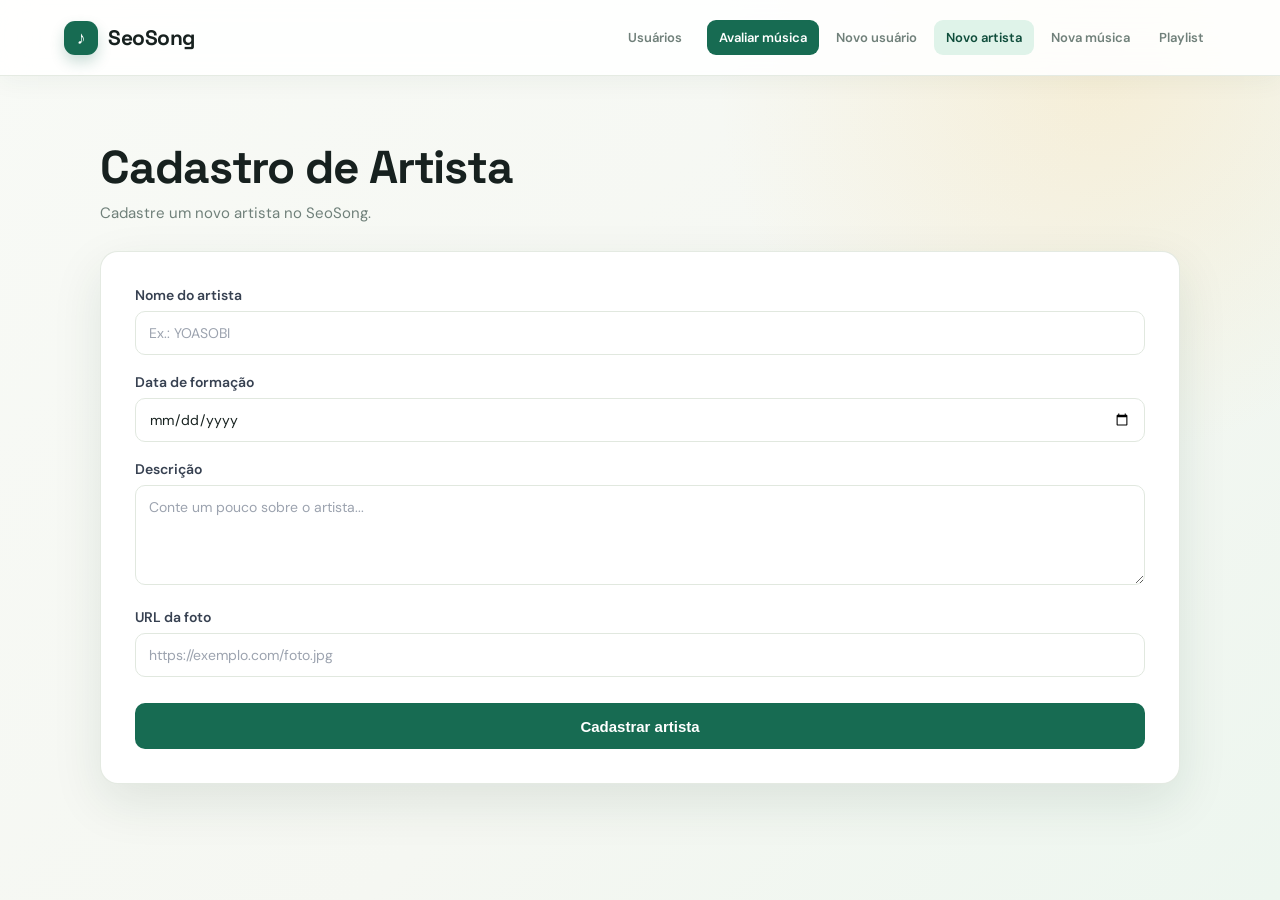
==== seosong/src/main/resources/static/cadastro-artista.html @ 5b097763 "HTML, Controller & Services" ====
<!DOCTYPE html>
<html lang="pt-BR">

<head>
    <meta charset="UTF-8">
    <meta name="viewport" content="width=device-width, initial-scale=1.0">

    <title>Cadastro de Artista - SeoSong</title>

    <style>
        * {
            box-sizing: border-box;
        }

        body {
            margin: 0;
            min-height: 100vh;

            display: flex;
            justify-content: center;
            align-items: center;

            padding: 30px 15px;

            font-family: Arial, Helvetica, sans-serif;

            background: #f4f5f7;
            color: #1f2937;
        }

        .container {
            width: 100%;
            max-width: 520px;
        }

        .header {
            margin-bottom: 24px;
        }

        .header h1 {
            margin: 0;

            font-size: 30px;
            font-weight: 700;

            color: #111827;
        }

        .header p {
            margin: 7px 0 0;

            color: #6b7280;
            font-size: 15px;
        }

        .card {
            background: white;

            padding: 32px;

            border-radius: 16px;

            box-shadow:
                0 4px 6px rgba(0, 0, 0, 0.03),
                0 10px 30px rgba(0, 0, 0, 0.06);
        }

        .form-group {
            margin-bottom: 18px;
        }

        label {
            display: block;

            margin-bottom: 7px;

            font-size: 14px;
            font-weight: 600;

            color: #374151;
        }

        input,
        textarea {
            width: 100%;

            padding: 12px 13px;

            border: 1px solid #d1d5db;
            border-radius: 8px;

            outline: none;

            font-size: 14px;

            font-family: Arial, Helvetica, sans-serif;

            background: white;

            transition:
                border-color 0.2s,
                box-shadow 0.2s;
        }

        input {
            height: 44px;
        }

        textarea {
            min-height: 100px;
            resize: vertical;
        }

        input:focus,
        textarea:focus {
            border-color: #111827;

            box-shadow:
                0 0 0 3px rgba(17, 24, 39, 0.08);
        }

        input::placeholder,
        textarea::placeholder {
            color: #9ca3af;
        }

        button {
            width: 100%;

            height: 46px;

            margin-top: 8px;

            border: none;
            border-radius: 8px;

            background: #111827;
            color: white;

            font-size: 15px;
            font-weight: 600;

            cursor: pointer;

            transition:
                background 0.2s,
                transform 0.1s;
        }

        button:hover {
            background: #374151;
        }

        button:active {
            transform: scale(0.99);
        }

        button:disabled {
            background: #9ca3af;
            cursor: not-allowed;
        }

        #message {
            margin: 18px 0 0;

            padding: 12px 14px;

            border-radius: 8px;

            font-size: 14px;

            text-align: center;

            display: none;
        }

        #message.success {
            display: block;

            background: #ecfdf5;
            color: #047857;
        }

        #message.error {
            display: block;

            background: #fef2f2;
            color: #b91c1c;
        }

        @media (max-width: 550px) {

            .card {
                padding: 24px 20px;
            }

            .header h1 {
                font-size: 26px;
            }
        }
    </style>

    <link rel="stylesheet" href="app.css">
    <script src="app-shell.js" defer></script>
</head>

<body>

<div class="container">

    <div class="header">

        <h1>Cadastro de Artista</h1>

        <p>
            Cadastre um novo artista no SeoSong.
        </p>

    </div>

    <div class="card">

        <form id="artistForm">

            <!-- NOME -->

            <div class="form-group">

                <label for="name">
                    Nome do artista
                </label>

                <input
                    type="text"
                    id="name"
                    placeholder="Ex.: YOASOBI"
                    maxlength="255"
                    required
                >

            </div>


            <!-- DATA DE FORMAÇÃO -->

            <div class="form-group">

                <label for="formationDate">
                    Data de formação
                </label>

                <input
                    type="date"
                    id="formationDate"
                >

            </div>


            <!-- DESCRIÇÃO -->

            <div class="form-group">

                <label for="description">
                    Descrição
                </label>

                <textarea
                    id="description"
                    maxlength="255"
                    placeholder="Conte um pouco sobre o artista..."
                ></textarea>

            </div>


            <!-- FOTO -->

            <div class="form-group">

                <label for="photo">
                    URL da foto
                </label>

                <input
                    type="url"
                    id="photo"
                    placeholder="https://exemplo.com/foto.jpg"
                >

            </div>


            <!-- BOTÃO -->

            <button type="submit" id="submitButton">

                Cadastrar artista

            </button>


        </form>


        <p id="message"></p>

    </div>

</div>


<script>

    const form =
        document.getElementById("artistForm");

    const message =
        document.getElementById("message");

    const submitButton =
        document.getElementById("submitButton");


    form.addEventListener(
        "submit",
        async function(event) {

            event.preventDefault();


            submitButton.disabled = true;

            submitButton.textContent =
                "Cadastrando...";


            // Monta o objeto Artist

            const artist = {

                name:
                    document.getElementById("name").value,

                formationDate:
                    document.getElementById("formationDate").value,

                description:
                    document.getElementById("description").value,

                photo:
                    document.getElementById("photo").value

            };


            try {

                const response = await fetch(
                    "http://localhost:8081/artists",
                    {

                        method: "POST",

                        headers: {
                            "Content-Type":
                                "application/json"
                        },

                        body:
                            JSON.stringify(artist)

                    }
                );


                if (response.ok) {

                    const savedArtist =
                        await response.json();


                    message.className =
                        "success";

                    message.textContent =
                        "✓ Artista cadastrado com sucesso! ID: "
                        + savedArtist.id;


                    form.reset();


                } else {

                    message.className =
                        "error";

                    message.textContent =
                        "Não foi possível cadastrar o artista.";

                }


            } catch (error) {

                console.error(error);


                message.className =
                    "error";

                message.textContent =
                    "Erro ao conectar com o servidor.";

            }


            submitButton.disabled = false;

            submitButton.textContent =
                "Cadastrar artista";

        }
    );

</script>

</body>

</html>
---- seosong/src/main/resources/static/app.css ----
@import url('https://fonts.googleapis.com/css2?family=DM+Sans:wght@400;500;600;700&family=Space+Grotesk:wght@500;600;700&display=swap');

:root {
    --ink: #17211f;
    --muted: #70807a;
    --paper: #f5f7f2;
    --surface: #ffffff;
    --line: #e1e8df;
    --green: #176b52;
    --green-dark: #0f4d3b;
    --mint: #dff3e9;
    --yellow: #f5c96b;
    --shadow: 0 18px 50px rgba(23, 54, 42, .10);
}

html { background: var(--paper); }

body.app-body {
    display: block;
    min-height: 100vh;
    padding: 0;
    background:
        radial-gradient(circle at 86% 8%, rgba(245, 201, 107, .20), transparent 24rem),
        linear-gradient(135deg, #f8faf6 0%, var(--paper) 58%, #edf6ef 100%);
    color: var(--ink);
    font-family: 'DM Sans', sans-serif;
}

body.app-body::before {
    content: '';
    position: fixed;
    z-index: -1;
    inset: auto -8rem -10rem auto;
    width: 24rem;
    height: 24rem;
    border: 1px solid rgba(23, 107, 82, .10);
    border-radius: 50%;
}

.app-nav {
    position: sticky;
    top: 0;
    z-index: 10;
    display: flex;
    align-items: center;
    gap: 28px;
    min-height: 76px;
    padding: 0 5vw;
    background: rgba(255, 255, 255, .88);
    border-bottom: 1px solid rgba(225, 232, 223, .85);
    box-shadow: 0 5px 24px rgba(33, 69, 52, .05);
    backdrop-filter: blur(16px);
}

.brand {
    display: flex;
    align-items: center;
    gap: 10px;
    flex-shrink: 0;
    color: var(--ink);
    font-family: 'Space Grotesk', sans-serif;
    font-size: 21px;
    font-weight: 700;
    letter-spacing: -.5px;
    text-decoration: none;
}

.brand-mark {
    display: grid;
    place-items: center;
    width: 34px;
    height: 34px;
    border-radius: 11px;
    background: var(--green);
    color: white;
    font-size: 18px;
    box-shadow: 0 7px 14px rgba(23, 107, 82, .22);
}

.app-nav-links {
    display: flex;
    align-items: center;
    gap: 5px;
    margin-left: auto;
}

.app-nav-link {
    padding: 9px 12px;
    border-radius: 9px;
    color: var(--muted);
    font-size: 13px;
    font-weight: 600;
    text-decoration: none;
    transition: .2s ease;
}

.app-nav-link:hover, .app-nav-link.active {
    background: var(--mint);
    color: var(--green-dark);
}

.app-nav-link.primary {
    margin-left: 8px;
    background: var(--green);
    color: #fff;
}

.app-nav-link.primary:hover { background: var(--green-dark); }

body.app-body > .container {
    width: min(1080px, calc(100% - 40px));
    max-width: none;
    margin: 0 auto;
    padding: 62px 0 80px;
}

body.app-body .header { margin-bottom: 28px; }
body.app-body .header h1,
body.app-body .title h1 {
    color: var(--ink);
    font-family: 'Space Grotesk', sans-serif;
    letter-spacing: -1.1px;
}

body.app-body .header h1 { font-size: clamp(30px, 4vw, 46px); }
body.app-body .header p,
body.app-body .title p { color: var(--muted); }

body.app-body .card,
body.app-body .profile-card {
    border: 1px solid rgba(225, 232, 223, .9);
    border-radius: 18px;
    box-shadow: var(--shadow);
}

body.app-body .card { padding: 34px; }
body.app-body input, body.app-body textarea {
    border-color: var(--line);
    border-radius: 10px;
    color: var(--ink);
    font-family: 'DM Sans', sans-serif;
}

body.app-body input:focus, body.app-body textarea:focus {
    border-color: var(--green);
    box-shadow: 0 0 0 3px rgba(23, 107, 82, .12);
}

body.app-body button, body.app-body .profile-button, body.app-body .back-button {
    border-radius: 10px;
    background: var(--green);
    transition: transform .2s ease, background .2s ease, box-shadow .2s ease;
}

body.app-body button:hover, body.app-body .profile-button:hover, body.app-body .back-button:hover {
    background: var(--green-dark);
    box-shadow: 0 7px 15px rgba(23, 107, 82, .18);
}

body.app-body button:active { transform: translateY(1px); }
body.app-body th { background: #f1f7f1; color: var(--muted); }
body.app-body td { border-color: var(--line); }
body.app-body tr:hover td { background: #f8fbf7; }
body.app-body .info-item { border-color: var(--line); background: #f7faf6; }
body.app-body .profile-id { background: var(--mint); color: var(--green-dark); }

.page-kicker {
    display: inline-flex;
    align-items: center;
    gap: 7px;
    margin-bottom: 12px;
    color: var(--green);
    font-size: 11px;
    font-weight: 700;
    letter-spacing: 1.4px;
    text-transform: uppercase;
}

.page-kicker::before {
    content: '';
    width: 22px;
    height: 2px;
    background: var(--yellow);
}

@media (max-width: 700px) {
    .app-nav { gap: 12px; min-height: auto; padding: 14px 20px; align-items: flex-start; flex-wrap: wrap; }
    .app-nav-links { width: 100%; order: 3; overflow-x: auto; margin-left: 0; padding-bottom: 2px; }
    .app-nav-link { white-space: nowrap; padding: 8px 10px; }
    .app-nav-link.primary { margin-left: 0; }
    body.app-body > .container { width: min(100% - 28px, 640px); padding: 38px 0 54px; }
    body.app-body .card { padding: 24px 20px; }
}
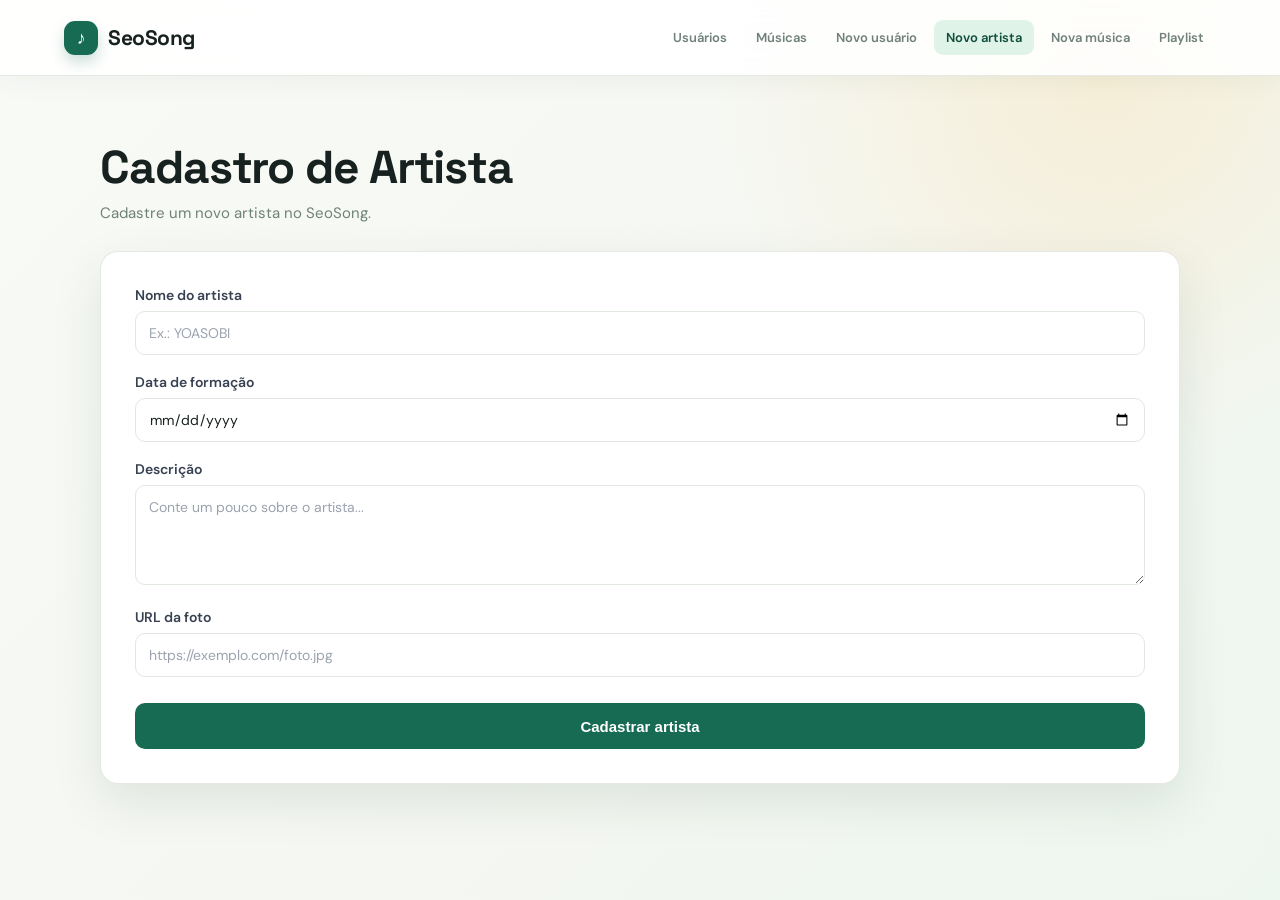
==== commit 53f6e6bd: "update endpoints ajeitados e umas parada ae" ====
--- a/seosong/src/main/resources/static/cadastro-artista.html
+++ b/seosong/src/main/resources/static/cadastro-artista.html
@@ -1,431 +1,431 @@
-<!DOCTYPE html>
-<html lang="pt-BR">
-
-<head>
-    <meta charset="UTF-8">
-    <meta name="viewport" content="width=device-width, initial-scale=1.0">
-
-    <title>Cadastro de Artista - SeoSong</title>
-
-    <style>
-        * {
-            box-sizing: border-box;
-        }
-
-        body {
-            margin: 0;
-            min-height: 100vh;
-
-            display: flex;
-            justify-content: center;
-            align-items: center;
-
-            padding: 30px 15px;
-
-            font-family: Arial, Helvetica, sans-serif;
-
-            background: #f4f5f7;
-            color: #1f2937;
-        }
-
-        .container {
-            width: 100%;
-            max-width: 520px;
-        }
-
-        .header {
-            margin-bottom: 24px;
-        }
-
-        .header h1 {
-            margin: 0;
-
-            font-size: 30px;
-            font-weight: 700;
-
-            color: #111827;
-        }
-
-        .header p {
-            margin: 7px 0 0;
-
-            color: #6b7280;
-            font-size: 15px;
-        }
-
-        .card {
-            background: white;
-
-            padding: 32px;
-
-            border-radius: 16px;
-
-            box-shadow:
-                0 4px 6px rgba(0, 0, 0, 0.03),
-                0 10px 30px rgba(0, 0, 0, 0.06);
-        }
-
-        .form-group {
-            margin-bottom: 18px;
-        }
-
-        label {
-            display: block;
-
-            margin-bottom: 7px;
-
-            font-size: 14px;
-            font-weight: 600;
-
-            color: #374151;
-        }
-
-        input,
-        textarea {
-            width: 100%;
-
-            padding: 12px 13px;
-
-            border: 1px solid #d1d5db;
-            border-radius: 8px;
-
-            outline: none;
-
-            font-size: 14px;
-
-            font-family: Arial, Helvetica, sans-serif;
-
-            background: white;
-
-            transition:
-                border-color 0.2s,
-                box-shadow 0.2s;
-        }
-
-        input {
-            height: 44px;
-        }
-
-        textarea {
-            min-height: 100px;
-            resize: vertical;
-        }
-
-        input:focus,
-        textarea:focus {
-            border-color: #111827;
-
-            box-shadow:
-                0 0 0 3px rgba(17, 24, 39, 0.08);
-        }
-
-        input::placeholder,
-        textarea::placeholder {
-            color: #9ca3af;
-        }
-
-        button {
-            width: 100%;
-
-            height: 46px;
-
-            margin-top: 8px;
-
-            border: none;
-            border-radius: 8px;
-
-            background: #111827;
-            color: white;
-
-            font-size: 15px;
-            font-weight: 600;
-
-            cursor: pointer;
-
-            transition:
-                background 0.2s,
-                transform 0.1s;
-        }
-
-        button:hover {
-            background: #374151;
-        }
-
-        button:active {
-            transform: scale(0.99);
-        }
-
-        button:disabled {
-            background: #9ca3af;
-            cursor: not-allowed;
-        }
-
-        #message {
-            margin: 18px 0 0;
-
-            padding: 12px 14px;
-
-            border-radius: 8px;
-
-            font-size: 14px;
-
-            text-align: center;
-
-            display: none;
-        }
-
-        #message.success {
-            display: block;
-
-            background: #ecfdf5;
-            color: #047857;
-        }
-
-        #message.error {
-            display: block;
-
-            background: #fef2f2;
-            color: #b91c1c;
-        }
-
-        @media (max-width: 550px) {
-
-            .card {
-                padding: 24px 20px;
-            }
-
-            .header h1 {
-                font-size: 26px;
-            }
-        }
-    </style>
-
-    <link rel="stylesheet" href="app.css">
-    <script src="app-shell.js" defer></script>
-</head>
-
-<body>
-
-<div class="container">
-
-    <div class="header">
-
-        <h1>Cadastro de Artista</h1>
-
-        <p>
-            Cadastre um novo artista no SeoSong.
-        </p>
-
-    </div>
-
-    <div class="card">
-
-        <form id="artistForm">
-
-            <!-- NOME -->
-
-            <div class="form-group">
-
-                <label for="name">
-                    Nome do artista
-                </label>
-
-                <input
-                    type="text"
-                    id="name"
-                    placeholder="Ex.: YOASOBI"
-                    maxlength="255"
-                    required
-                >
-
-            </div>
-
-
-            <!-- DATA DE FORMAÇÃO -->
-
-            <div class="form-group">
-
-                <label for="formationDate">
-                    Data de formação
-                </label>
-
-                <input
-                    type="date"
-                    id="formationDate"
-                >
-
-            </div>
-
-
-            <!-- DESCRIÇÃO -->
-
-            <div class="form-group">
-
-                <label for="description">
-                    Descrição
-                </label>
-
-                <textarea
-                    id="description"
-                    maxlength="255"
-                    placeholder="Conte um pouco sobre o artista..."
-                ></textarea>
-
-            </div>
-
-
-            <!-- FOTO -->
-
-            <div class="form-group">
-
-                <label for="photo">
-                    URL da foto
-                </label>
-
-                <input
-                    type="url"
-                    id="photo"
-                    placeholder="https://exemplo.com/foto.jpg"
-                >
-
-            </div>
-
-
-            <!-- BOTÃO -->
-
-            <button type="submit" id="submitButton">
-
-                Cadastrar artista
-
-            </button>
-
-
-        </form>
-
-
-        <p id="message"></p>
-
-    </div>
-
-</div>
-
-
-<script>
-
-    const form =
-        document.getElementById("artistForm");
-
-    const message =
-        document.getElementById("message");
-
-    const submitButton =
-        document.getElementById("submitButton");
-
-
-    form.addEventListener(
-        "submit",
-        async function(event) {
-
-            event.preventDefault();
-
-
-            submitButton.disabled = true;
-
-            submitButton.textContent =
-                "Cadastrando...";
-
-
-            // Monta o objeto Artist
-
-            const artist = {
-
-                name:
-                    document.getElementById("name").value,
-
-                formationDate:
-                    document.getElementById("formationDate").value,
-
-                description:
-                    document.getElementById("description").value,
-
-                photo:
-                    document.getElementById("photo").value
-
-            };
-
-
-            try {
-
-                const response = await fetch(
-                    "http://localhost:8081/artists",
-                    {
-
-                        method: "POST",
-
-                        headers: {
-                            "Content-Type":
-                                "application/json"
-                        },
-
-                        body:
-                            JSON.stringify(artist)
-
-                    }
-                );
-
-
-                if (response.ok) {
-
-                    const savedArtist =
-                        await response.json();
-
-
-                    message.className =
-                        "success";
-
-                    message.textContent =
-                        "✓ Artista cadastrado com sucesso! ID: "
-                        + savedArtist.id;
-
-
-                    form.reset();
-
-
-                } else {
-
-                    message.className =
-                        "error";
-
-                    message.textContent =
-                        "Não foi possível cadastrar o artista.";
-
-                }
-
-
-            } catch (error) {
-
-                console.error(error);
-
-
-                message.className =
-                    "error";
-
-                message.textContent =
-                    "Erro ao conectar com o servidor.";
-
-            }
-
-
-            submitButton.disabled = false;
-
-            submitButton.textContent =
-                "Cadastrar artista";
-
-        }
-    );
-
-</script>
-
-</body>
-
-</html>
+<!DOCTYPE html>
+<html lang="pt-BR">
+
+<head>
+    <meta charset="UTF-8">
+    <meta name="viewport" content="width=device-width, initial-scale=1.0">
+
+    <title>Cadastro de Artista - SeoSong</title>
+
+    <style>
+        * {
+            box-sizing: border-box;
+        }
+
+        body {
+            margin: 0;
+            min-height: 100vh;
+
+            display: flex;
+            justify-content: center;
+            align-items: center;
+
+            padding: 30px 15px;
+
+            font-family: Arial, Helvetica, sans-serif;
+
+            background: #f4f5f7;
+            color: #1f2937;
+        }
+
+        .container {
+            width: 100%;
+            max-width: 520px;
+        }
+
+        .header {
+            margin-bottom: 24px;
+        }
+
+        .header h1 {
+            margin: 0;
+
+            font-size: 30px;
+            font-weight: 700;
+
+            color: #111827;
+        }
+
+        .header p {
+            margin: 7px 0 0;
+
+            color: #6b7280;
+            font-size: 15px;
+        }
+
+        .card {
+            background: white;
+
+            padding: 32px;
+
+            border-radius: 16px;
+
+            box-shadow:
+                0 4px 6px rgba(0, 0, 0, 0.03),
+                0 10px 30px rgba(0, 0, 0, 0.06);
+        }
+
+        .form-group {
+            margin-bottom: 18px;
+        }
+
+        label {
+            display: block;
+
+            margin-bottom: 7px;
+
+            font-size: 14px;
+            font-weight: 600;
+
+            color: #374151;
+        }
+
+        input,
+        textarea {
+            width: 100%;
+
+            padding: 12px 13px;
+
+            border: 1px solid #d1d5db;
+            border-radius: 8px;
+
+            outline: none;
+
+            font-size: 14px;
+
+            font-family: Arial, Helvetica, sans-serif;
+
+            background: white;
+
+            transition:
+                border-color 0.2s,
+                box-shadow 0.2s;
+        }
+
+        input {
+            height: 44px;
+        }
+
+        textarea {
+            min-height: 100px;
+            resize: vertical;
+        }
+
+        input:focus,
+        textarea:focus {
+            border-color: #111827;
+
+            box-shadow:
+                0 0 0 3px rgba(17, 24, 39, 0.08);
+        }
+
+        input::placeholder,
+        textarea::placeholder {
+            color: #9ca3af;
+        }
+
+        button {
+            width: 100%;
+
+            height: 46px;
+
+            margin-top: 8px;
+
+            border: none;
+            border-radius: 8px;
+
+            background: #111827;
+            color: white;
+
+            font-size: 15px;
+            font-weight: 600;
+
+            cursor: pointer;
+
+            transition:
+                background 0.2s,
+                transform 0.1s;
+        }
+
+        button:hover {
+            background: #374151;
+        }
+
+        button:active {
+            transform: scale(0.99);
+        }
+
+        button:disabled {
+            background: #9ca3af;
+            cursor: not-allowed;
+        }
+
+        #message {
+            margin: 18px 0 0;
+
+            padding: 12px 14px;
+
+            border-radius: 8px;
+
+            font-size: 14px;
+
+            text-align: center;
+
+            display: none;
+        }
+
+        #message.success {
+            display: block;
+
+            background: #ecfdf5;
+            color: #047857;
+        }
+
+        #message.error {
+            display: block;
+
+            background: #fef2f2;
+            color: #b91c1c;
+        }
+
+        @media (max-width: 550px) {
+
+            .card {
+                padding: 24px 20px;
+            }
+
+            .header h1 {
+                font-size: 26px;
+            }
+        }
+    </style>
+
+    <link rel="stylesheet" href="app.css">
+    <script src="app-shell.js" defer></script>
+</head>
+
+<body>
+
+<div class="container">
+
+    <div class="header">
+
+        <h1>Cadastro de Artista</h1>
+
+        <p>
+            Cadastre um novo artista no SeoSong.
+        </p>
+
+    </div>
+
+    <div class="card">
+
+        <form id="artistForm">
+
+            <!-- NOME -->
+
+            <div class="form-group">
+
+                <label for="name">
+                    Nome do artista
+                </label>
+
+                <input
+                    type="text"
+                    id="name"
+                    placeholder="Ex.: YOASOBI"
+                    maxlength="255"
+                    required
+                >
+
+            </div>
+
+
+            <!-- DATA DE FORMAÇÃO -->
+
+            <div class="form-group">
+
+                <label for="formationDate">
+                    Data de formação
+                </label>
+
+                <input
+                    type="date"
+                    id="formationDate"
+                >
+
+            </div>
+
+
+            <!-- DESCRIÇÃO -->
+
+            <div class="form-group">
+
+                <label for="description">
+                    Descrição
+                </label>
+
+                <textarea
+                    id="description"
+                    maxlength="255"
+                    placeholder="Conte um pouco sobre o artista..."
+                ></textarea>
+
+            </div>
+
+
+            <!-- FOTO -->
+
+            <div class="form-group">
+
+                <label for="photo">
+                    URL da foto
+                </label>
+
+                <input
+                    type="url"
+                    id="photo"
+                    placeholder="https://exemplo.com/foto.jpg"
+                >
+
+            </div>
+
+
+            <!-- BOTÃO -->
+
+            <button type="submit" id="submitButton">
+
+                Cadastrar artista
+
+            </button>
+
+
+        </form>
+
+
+        <p id="message"></p>
+
+    </div>
+
+</div>
+
+
+<script>
+
+    const form =
+        document.getElementById("artistForm");
+
+    const message =
+        document.getElementById("message");
+
+    const submitButton =
+        document.getElementById("submitButton");
+
+
+    form.addEventListener(
+        "submit",
+        async function(event) {
+
+            event.preventDefault();
+
+
+            submitButton.disabled = true;
+
+            submitButton.textContent =
+                "Cadastrando...";
+
+
+            // Monta o objeto Artist
+
+            const artist = {
+
+                name:
+                    document.getElementById("name").value,
+
+                formationDate:
+                    document.getElementById("formationDate").value,
+
+                description:
+                    document.getElementById("description").value,
+
+                photo:
+                    document.getElementById("photo").value
+
+            };
+
+
+            try {
+
+                const response = await fetch(
+                    "http://localhost:8081/artists",
+                    {
+
+                        method: "POST",
+
+                        headers: {
+                            "Content-Type":
+                                "application/json"
+                        },
+
+                        body:
+                            JSON.stringify(artist)
+
+                    }
+                );
+
+
+                if (response.ok) {
+
+                    const savedArtist =
+                        await response.json();
+
+
+                    message.className =
+                        "success";
+
+                    message.textContent =
+                        "✓ Artista cadastrado com sucesso! ID: "
+                        + savedArtist.id;
+
+
+                    form.reset();
+
+
+                } else {
+
+                    message.className =
+                        "error";
+
+                    message.textContent =
+                        "Não foi possível cadastrar o artista.";
+
+                }
+
+
+            } catch (error) {
+
+                console.error(error);
+
+
+                message.className =
+                    "error";
+
+                message.textContent =
+                    "Erro ao conectar com o servidor.";
+
+            }
+
+
+            submitButton.disabled = false;
+
+            submitButton.textContent =
+                "Cadastrar artista";
+
+        }
+    );
+
+</script>
+
+</body>
+
+</html>
